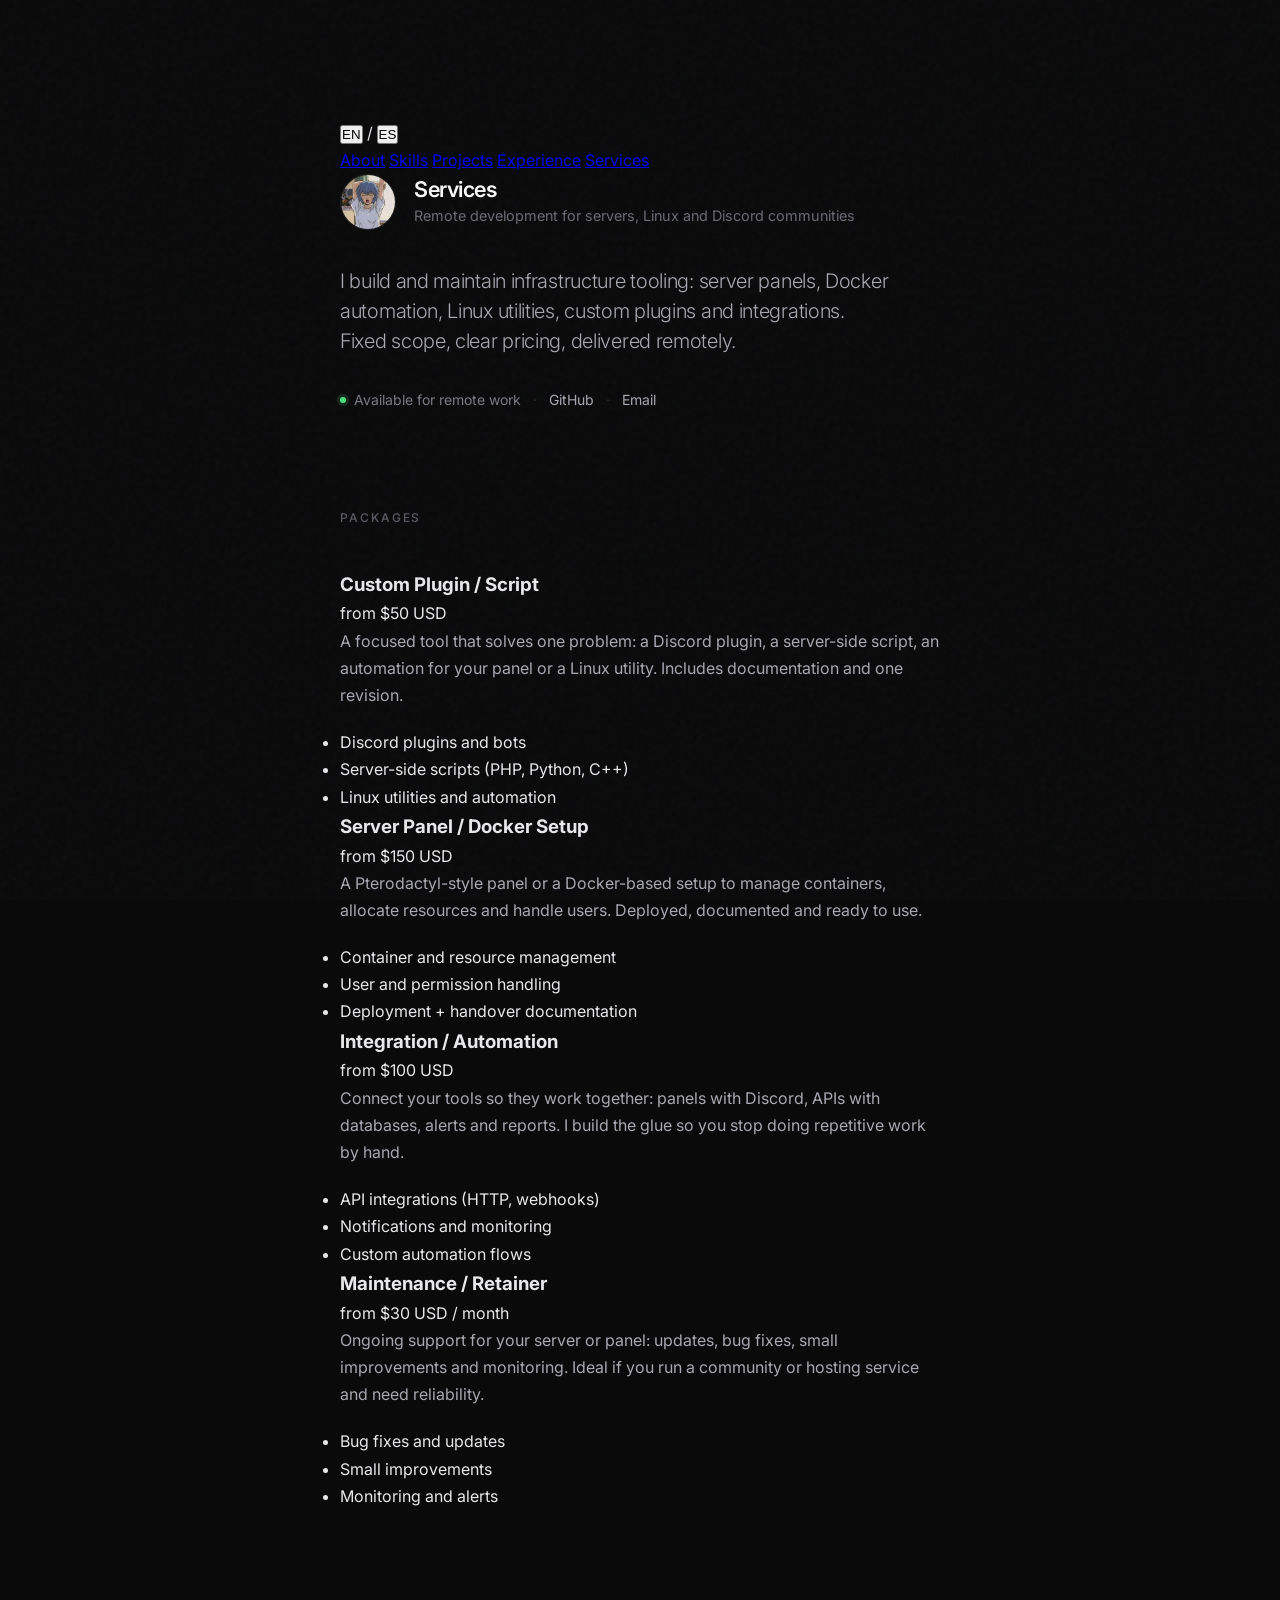
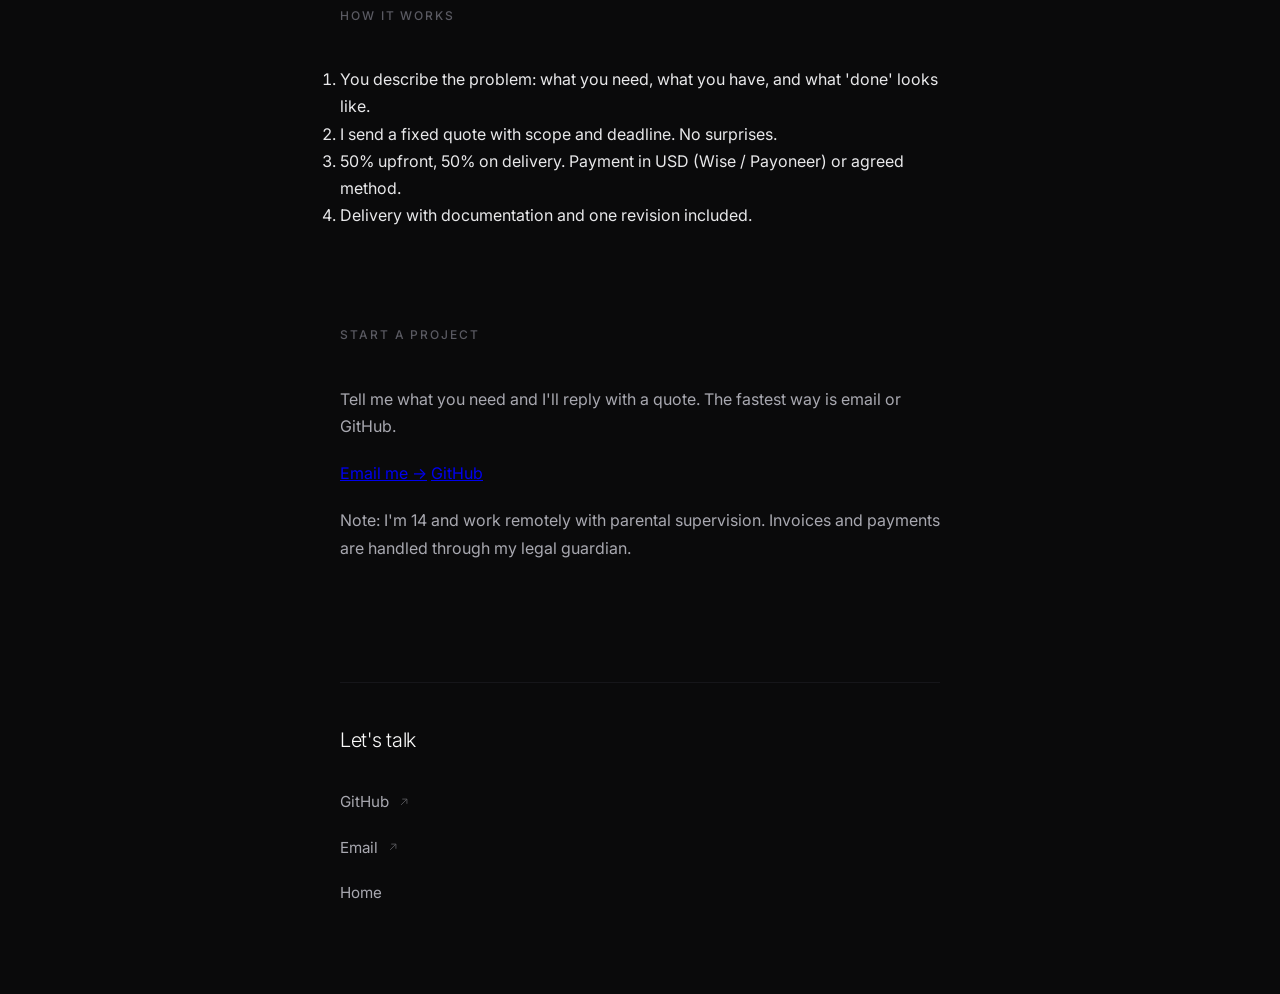
==== services.html @ 3ecf517b "Create services.html services create." ====
<!DOCTYPE html>
<html lang="en">
<head>
  <meta charset="UTF-8">
  <meta name="viewport" content="width=device-width, initial-scale=1.0">
  <title>Services — Axel Jerez</title>
  <link rel="preconnect" href="https://fonts.googleapis.com">
  <link rel="preconnect" href="https://fonts.gstatic.com" crossorigin>
  <link href="https://fonts.googleapis.com/css2?family=Inter:wght@300;400;500;600;700&family=JetBrains+Mono:wght@400;500&display=swap" rel="stylesheet">
  <link rel="stylesheet" href="styles.css">
</head>
<body>

  <div class="noise"></div>

  <main class="page">

    <nav class="topbar reveal">
      <div class="lang-switch">
        <button class="lang-btn active" data-lang="en">EN</button>
        <span class="lang-sep">/</span>
        <button class="lang-btn" data-lang="es">ES</button>
      </div>
      <div class="nav-links">
        <a href="index.html#about" data-en="About" data-es="Sobre mí">About</a>
        <a href="index.html#skills" data-en="Skills" data-es="Habilidades">Skills</a>
        <a href="index.html#projects" data-en="Projects" data-es="Proyectos">Projects</a>
        <a href="index.html#experience" data-en="Experience" data-es="Experiencia">Experience</a>
        <a href="services.html" class="nav-cta" data-en="Services" data-es="Servicios">Services</a>
      </div>
    </nav>

    <header class="header reveal">
      <div class="profile">
        <img src="img/perfil.jpg" alt="Profile picture" class="avatar">
        <div class="profile-info">
          <h1 data-en="Services" data-es="Servicios">Services</h1>
          <p class="role" data-en="Remote development for servers, Linux and Discord communities" data-es="Desarrollo remoto para servidores, Linux y comunidades de Discord">
            Remote development for servers, Linux and Discord communities
          </p>
        </div>
      </div>

      <p class="tagline" data-en="I build and maintain infrastructure tooling: server panels, Docker automation, Linux utilities, custom plugins and integrations. Fixed scope, clear pricing, delivered remotely." data-es="Construyo y mantengo herramientas de infraestructura: paneles de servidores, automatización con Docker, utilidades para Linux, plugins a medida e integraciones. Alcance fijo, precio claro, entrega remota.">
        I build and maintain infrastructure tooling: server panels, Docker automation, Linux utilities, custom plugins and integrations. Fixed scope, clear pricing, delivered remotely.
      </p>

      <div class="meta">
        <span class="status">
          <span class="dot"></span>
          <span data-en="Available for remote work" data-es="Disponible para trabajo remoto">Available for remote work</span>
        </span>
        <span class="sep">·</span>
        <a href="https://github.com/itszencs" target="_blank">GitHub</a>
        <span class="sep">·</span>
        <a href="mailto:zpenja@email.com">Email</a>
      </div>
    </header>

    <section class="section reveal" id="packages">
      <h2 data-en="Packages" data-es="Paquetes">Packages</h2>
      <div class="content">

        <div class="service-card">
          <div class="service-head">
            <h3 data-en="Custom Plugin / Script" data-es="Plugin / Script a medida">Custom Plugin / Script</h3>
            <span class="price">from $50 USD</span>
          </div>
          <p data-en="A focused tool that solves one problem: a Discord plugin, a server-side script, an automation for your panel or a Linux utility. Includes documentation and one revision." data-es="Una herramienta enfocada que resuelve un problema: un plugin de Discord, un script del lado del servidor, una automatización para tu panel o una utilidad de Linux. Incluye documentación y una revisión.">
            A focused tool that solves one problem: a Discord plugin, a server-side script, an automation for your panel or a Linux utility. Includes documentation and one revision.
          </p>
          <ul class="service-list">
            <li data-en="Discord plugins and bots" data-es="Plugins y bots de Discord">Discord plugins and bots</li>
            <li data-en="Server-side scripts (PHP, Python, C++)" data-es="Scripts del lado del servidor (PHP, Python, C++)">Server-side scripts (PHP, Python, C++)</li>
            <li data-en="Linux utilities and automation" data-es="Utilidades y automatización para Linux">Linux utilities and automation</li>
          </ul>
        </div>

        <div class="service-card">
          <div class="service-head">
            <h3 data-en="Server Panel / Docker Setup" data-es="Panel de Servidores / Docker">Server Panel / Docker Setup</h3>
            <span class="price">from $150 USD</span>
          </div>
          <p data-en="A Pterodactyl-style panel or a Docker-based setup to manage containers, allocate resources and handle users. Deployed, documented and ready to use." data-es="Un panel estilo Pterodactyl o una configuración basada en Docker para gestionar contenedores, asignar recursos y administrar usuarios. Desplegado, documentado y listo para usar.">
            A Pterodactyl-style panel or a Docker-based setup to manage containers, allocate resources and handle users. Deployed, documented and ready to use.
          </p>
          <ul class="service-list">
            <li data-en="Container and resource management" data-es="Gestión de contenedores y recursos">Container and resource management</li>
            <li data-en="User and permission handling" data-es="Manejo de usuarios y permisos">User and permission handling</li>
            <li data-en="Deployment + handover documentation" data-es="Despliegue + documentación de entrega">Deployment + handover documentation</li>
          </ul>
        </div>

        <div class="service-card">
          <div class="service-head">
            <h3 data-en="Integration / Automation" data-es="Integración / Automatización">Integration / Automation</h3>
            <span class="price">from $100 USD</span>
          </div>
          <p data-en="Connect your tools so they work together: panels with Discord, APIs with databases, alerts and reports. I build the glue so you stop doing repetitive work by hand." data-es="Conectá tus herramientas para que trabajen juntas: paneles con Discord, APIs con bases de datos, alertas y reportes. Construyo el pegamento para que dejes de hacer trabajo repetitivo a mano.">
            Connect your tools so they work together: panels with Discord, APIs with databases, alerts and reports. I build the glue so you stop doing repetitive work by hand.
          </p>
          <ul class="service-list">
            <li data-en="API integrations (HTTP, webhooks)" data-es="Integraciones de API (HTTP, webhooks)">API integrations (HTTP, webhooks)</li>
            <li data-en="Notifications and monitoring" data-es="Notificaciones y monitoreo">Notifications and monitoring</li>
            <li data-en="Custom automation flows" data-es="Flujos de automatización a medida">Custom automation flows</li>
          </ul>
        </div>

        <div class="service-card">
          <div class="service-head">
            <h3 data-en="Maintenance / Retainer" data-es="Mantenimiento / Abono">Maintenance / Retainer</h3>
            <span class="price">from $30 USD / month</span>
          </div>
          <p data-en="Ongoing support for your server or panel: updates, bug fixes, small improvements and monitoring. Ideal if you run a community or hosting service and need reliability." data-es="Soporte continuo para tu servidor o panel: actualizaciones, corrección de errores, mejoras pequeñas y monitoreo. Ideal si manejás una comunidad o un servicio de hosting y necesitás confiabilidad.">
            Ongoing support for your server or panel: updates, bug fixes, small improvements and monitoring. Ideal if you run a community or hosting service and need reliability.
          </p>
          <ul class="service-list">
            <li data-en="Bug fixes and updates" data-es="Corrección de errores y actualizaciones">Bug fixes and updates</li>
            <li data-en="Small improvements" data-es="Mejoras pequeñas">Small improvements</li>
            <li data-en="Monitoring and alerts" data-es="Monitoreo y alertas">Monitoring and alerts</li>
          </ul>
        </div>

      </div>
    </section>

    <section class="section reveal" id="process">
      <h2 data-en="How it works" data-es="Cómo funciona">How it works</h2>
      <div class="content">
        <ol class="process-list">
          <li data-en="You describe the problem: what you need, what you have, and what 'done' looks like." data-es="Describís el problema: qué necesitás, qué tenés y cómo se ve 'terminado'.">You describe the problem: what you need, what you have, and what 'done' looks like.</li>
          <li data-en="I send a fixed quote with scope and deadline. No surprises." data-es="Te mando un presupuesto fijo con alcance y plazo. Sin sorpresas.">I send a fixed quote with scope and deadline. No surprises.</li>
          <li data-en="50% upfront, 50% on delivery. Payment in USD (Wise / Payoneer) or agreed method." data-es="50% adelantado, 50% contra entrega. Pago en USD (Wise / Payoneer) o método acordado.">50% upfront, 50% on delivery. Payment in USD (Wise / Payoneer) or agreed method.</li>
          <li data-en="Delivery with documentation and one revision included." data-es="Entrega con documentación y una revisión incluida.">Delivery with documentation and one revision included.</li>
        </ol>
      </div>
    </section>

    <section class="section reveal" id="contact">
      <h2 data-en="Start a project" data-es="Empezar un proyecto">Start a project</h2>
      <div class="content">
        <p data-en="Tell me what you need and I'll reply with a quote. The fastest way is email or GitHub." data-es="Contame qué necesitás y te respondo con un presupuesto. La forma más rápida es email o GitHub.">
          Tell me what you need and I'll reply with a quote. The fastest way is email or GitHub.
        </p>
        <p class="cta-links">
          <a href="mailto:zpenja@email.com" class="btn" data-en="Email me →" data-es="Escribime →">Email me →</a>
          <a href="https://github.com/itszencs" target="_blank" class="btn btn-ghost">GitHub</a>
        </p>
        <p class="note" data-en="Note: I'm 14 and work remotely with parental supervision. Invoices and payments are handled through my legal guardian." data-es="Nota: tengo 14 años y trabajo de forma remota con supervisión de mis padres. Las facturas y pagos se gestionan a través de mi tutor legal.">
          Note: I'm 14 and work remotely with parental supervision. Invoices and payments are handled through my legal guardian.
        </p>
      </div>
    </section>

    <footer class="footer reveal">
      <p class="footer-text" data-en="Let's talk" data-es="Hablemos">Let's talk</p>
      <div class="footer-links">
        <a href="https://github.com/itszencs" target="_blank">
          GitHub
          <svg viewBox="0 0 24 24" fill="none" stroke="currentColor" stroke-width="1.5">
            <path d="M7 17L17 7M17 7H9M17 7V15"/>
          </svg>
        </a>
        <a href="mailto:zpenja@email.com">
          Email
          <svg viewBox="0 0 24 24" fill="none" stroke="currentColor" stroke-width="1.5">
            <path d="M7 17L17 7M17 7H9M17 7V15"/>
          </svg>
        </a>
        <a href="index.html" data-en="Home" data-es="Inicio">Home</a>
      </div>
    </footer>

  </main>

  <script src="script.js"></script>
  <script>
    (function () {
      const buttons = document.querySelectorAll('.lang-btn');
      const STORAGE_KEY = 'axel-lang';

      function setLang(lang) {
        document.documentElement.lang = lang;
        document.querySelectorAll('[data-en][data-es]').forEach(function (el) {
          el.textContent = el.getAttribute('data-' + lang);
        });
        buttons.forEach(function (b) {
          b.classList.toggle('active', b.dataset.lang === lang);
        });
        try { localStorage.setItem(STORAGE_KEY, lang); } catch (e) {}
      }

      buttons.forEach(function (btn) {
        btn.addEventListener('click', function () {
          setLang(btn.dataset.lang);
        });
      });

      let saved = 'en';
      try { saved = localStorage.getItem(STORAGE_KEY) || 'en'; } catch (e) {}
      setLang(saved);
    })();
  </script>
</body>
</html>
---- styles.css ----
* {
  margin: 0;
  padding: 0;
  box-sizing: border-box;
}

html {
  scroll-behavior: smooth;
  -webkit-font-smoothing: antialiased;
  -moz-osx-font-smoothing: grayscale;
}

body {
  background: #0a0a0b;
  color: #e8e8ea;
  font-family: 'Inter', sans-serif;
  font-size: 16px;
  line-height: 1.7;
  padding: 120px 24px 80px;
  overflow-x: hidden;
}

::selection {
  background: rgba(139, 124, 246, 0.3);
  color: #fff;
}

.noise {
  position: fixed;
  inset: 0;
  pointer-events: none;
  z-index: 100;
  opacity: 0.025;
  background-image: url("data:image/svg+xml,%3Csvg viewBox='0 0 200 200' xmlns='http://www.w3.org/2000/svg'%3E%3Cfilter id='noise'%3E%3CfeTurbulence type='fractalNoise' baseFrequency='0.85' numOctaves='4'/%3E%3C/filter%3E%3Crect width='100%25' height='100%25' filter='url(%23noise)'/%3E%3C/svg%3E");
}

.page {
  max-width: 600px;
  margin: 0 auto;
}

.reveal {
  opacity: 0;
  transform: translateY(20px);
  transition: opacity 1s cubic-bezier(0.16, 1, 0.3, 1),
              transform 1s cubic-bezier(0.16, 1, 0.3, 1);
}

.reveal.visible {
  opacity: 1;
  transform: translateY(0);
}

.header {
  margin-bottom: 96px;
}

.profile {
  display: flex;
  align-items: center;
  gap: 18px;
  margin-bottom: 36px;
}

.avatar {
  width: 56px;
  height: 56px;
  border-radius: 50%;
  object-fit: cover;
  border: 1px solid #1e1e22;
}

.profile-info h1 {
  font-size: 1.35rem;
  font-weight: 600;
  color: #fafafa;
  letter-spacing: -0.02em;
  line-height: 1.2;
}

.profile-info .role {
  color: #6a6a72;
  font-size: 0.9rem;
  margin-top: 1px;
}

.tagline {
  color: #a8a8b0;
  font-size: 1.25rem;
  line-height: 1.5;
  letter-spacing: -0.015em;
  max-width: 46ch;
  margin-bottom: 32px;
  font-weight: 300;
}

.meta {
  display: flex;
  align-items: center;
  gap: 12px;
  font-size: 0.875rem;
  color: #6a6a72;
  flex-wrap: wrap;
}

.status {
  display: inline-flex;
  align-items: center;
  gap: 8px;
  color: #7a7a82;
}

.dot {
  width: 6px;
  height: 6px;
  border-radius: 50%;
  background: #4ade80;
  box-shadow: 0 0 0 3px rgba(74, 222, 128, 0.15);
  animation: pulse 2.5s ease-in-out infinite;
}

@keyframes pulse {
  0%, 100% { box-shadow: 0 0 0 3px rgba(74, 222, 128, 0.15); }
  50% { box-shadow: 0 0 0 6px rgba(74, 222, 128, 0.05); }
}

.meta .sep {
  color: #2a2a30;
}

.meta a {
  color: #a8a8b0;
  text-decoration: none;
  transition: color 0.2s ease;
}

.meta a:hover {
  color: #fafafa;
}

.section {
  margin-bottom: 96px;
}

.section h2 {
  font-size: 0.75rem;
  text-transform: uppercase;
  letter-spacing: 0.16em;
  color: #5a5a62;
  font-weight: 500;
  margin-bottom: 40px;
}

.content p {
  color: #a8a8b0;
  margin-bottom: 20px;
  font-size: 1rem;
}

.content p:last-child {
  margin-bottom: 0;
}

.skills {
  display: flex;
  flex-direction: column;
  gap: 0;
}

.skill-row {
  display: grid;
  grid-template-columns: 140px 1fr;
  gap: 24px;
  padding: 20px 0;
  border-top: 1px solid #16161a;
  align-items: baseline;
}

.skill-row:last-child {
  border-bottom: 1px solid #16161a;
}

.skill-row dt {
  color: #6a6a72;
  font-size: 0.875rem;
  font-weight: 500;
}

.skill-row dd {
  color: #d8d8dc;
  font-size: 0.95rem;
}

.project {
  padding: 40px 0;
  border-top: 1px solid #16161a;
}

.project:last-child {
  border-bottom: 1px solid #16161a;
}

.project-img-wrap {
  overflow: hidden;
  border-radius: 10px;
  margin-bottom: 24px;
  background: #121215;
  aspect-ratio: 16 / 9;
}

.project-img {
  width: 100%;
  height: 100%;
  object-fit: cover;
  display: block;
  transition: transform 0.9s cubic-bezier(0.16, 1, 0.3, 1);
}

.project:hover .project-img {
  transform: scale(1.03);
}

.project-meta {
  display: flex;
  justify-content: space-between;
  align-items: baseline;
  gap: 16px;
  margin-bottom: 8px;
}

.project h3 {
  font-size: 1.1rem;
  font-weight: 500;
  color: #fafafa;
  letter-spacing: -0.01em;
  transition: color 0.2s ease;
}

.project:hover h3 {
  color: #b8a8ff;
}

.project .year {
  font-family: 'JetBrains Mono', monospace;
  font-size: 0.75rem;
  color: #5a5a62;
}

.project > p {
  color: #8a8a92;
  font-size: 0.95rem;
  margin-bottom: 12px;
  max-width: 55ch;
}

.project .tech {
  font-family: 'JetBrains Mono', monospace;
  font-size: 0.75rem;
  color: #5a5a62;
  letter-spacing: 0.01em;
  margin-bottom: 0;
}

.experience {
  display: flex;
  flex-direction: column;
}

.exp-row {
  display: grid;
  grid-template-columns: 1fr auto;
  gap: 24px;
  padding: 18px 0;
  border-top: 1px solid #16161a;
  align-items: baseline;
}

.exp-row:last-child {
  border-bottom: 1px solid #16161a;
}

.exp-row dt {
  color: #d8d8dc;
  font-size: 0.95rem;
}

.exp-row dd {
  color: #5a5a62;
  font-family: 'JetBrains Mono', monospace;
  font-size: 0.75rem;
  white-space: nowrap;
}

.footer {
  margin-top: 120px;
  padding-top: 40px;
  border-top: 1px solid #16161a;
}

.footer-text {
  font-size: 1.25rem;
  color: #fafafa;
  font-weight: 300;
  letter-spacing: -0.015em;
  margin-bottom: 24px;
}

.footer-links {
  display: flex;
  flex-direction: column;
  gap: 4px;
}

.footer-links a {
  display: inline-flex;
  align-items: center;
  gap: 8px;
  color: #a8a8b0;
  text-decoration: none;
  font-size: 0.95rem;
  padding: 8px 0;
  transition: color 0.2s ease;
  width: fit-content;
}

.footer-links a svg {
  width: 14px;
  height: 14px;
  transition: transform 0.3s cubic-bezier(0.16, 1, 0.3, 1);
  opacity: 0.5;
}

.footer-links a:hover {
  color: #fafafa;
}

.footer-links a:hover svg {
  transform: translate(2px, -2px);
  opacity: 1;
}

@media (max-width: 600px) {
  body {
    padding: 64px 20px 48px;
  }

  .header {
    margin-bottom: 64px;
  }

  .section {
    margin-bottom: 64px;
  }

  .tagline {
    font-size: 1.1rem;
  }

  .skill-row {
    grid-template-columns: 1fr;
    gap: 4px;
    padding: 16px 0;
  }

  .project {
    padding: 32px 0;
  }

  .exp-row {
    grid-template-columns: 1fr;
    gap: 2px;
    padding: 14px 0;
  }

  .footer {
    margin-top: 80px;
  }
}
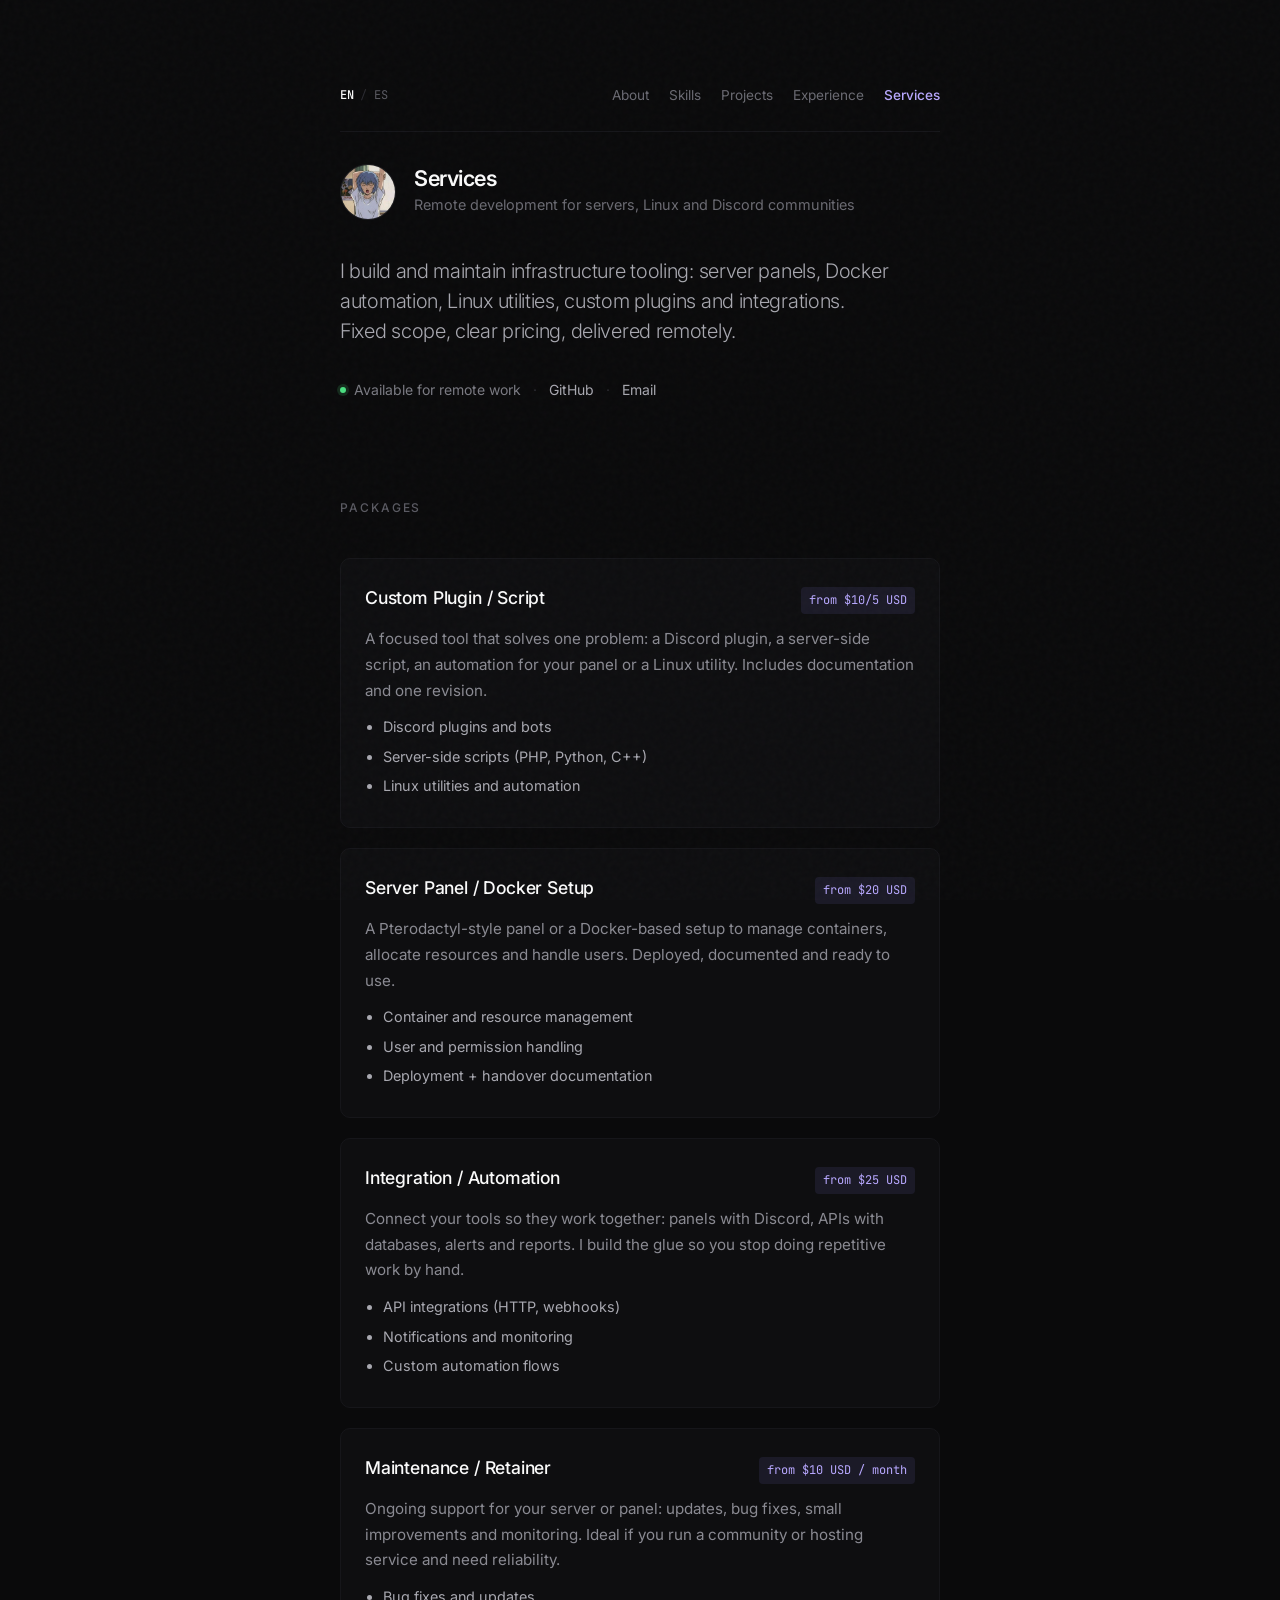
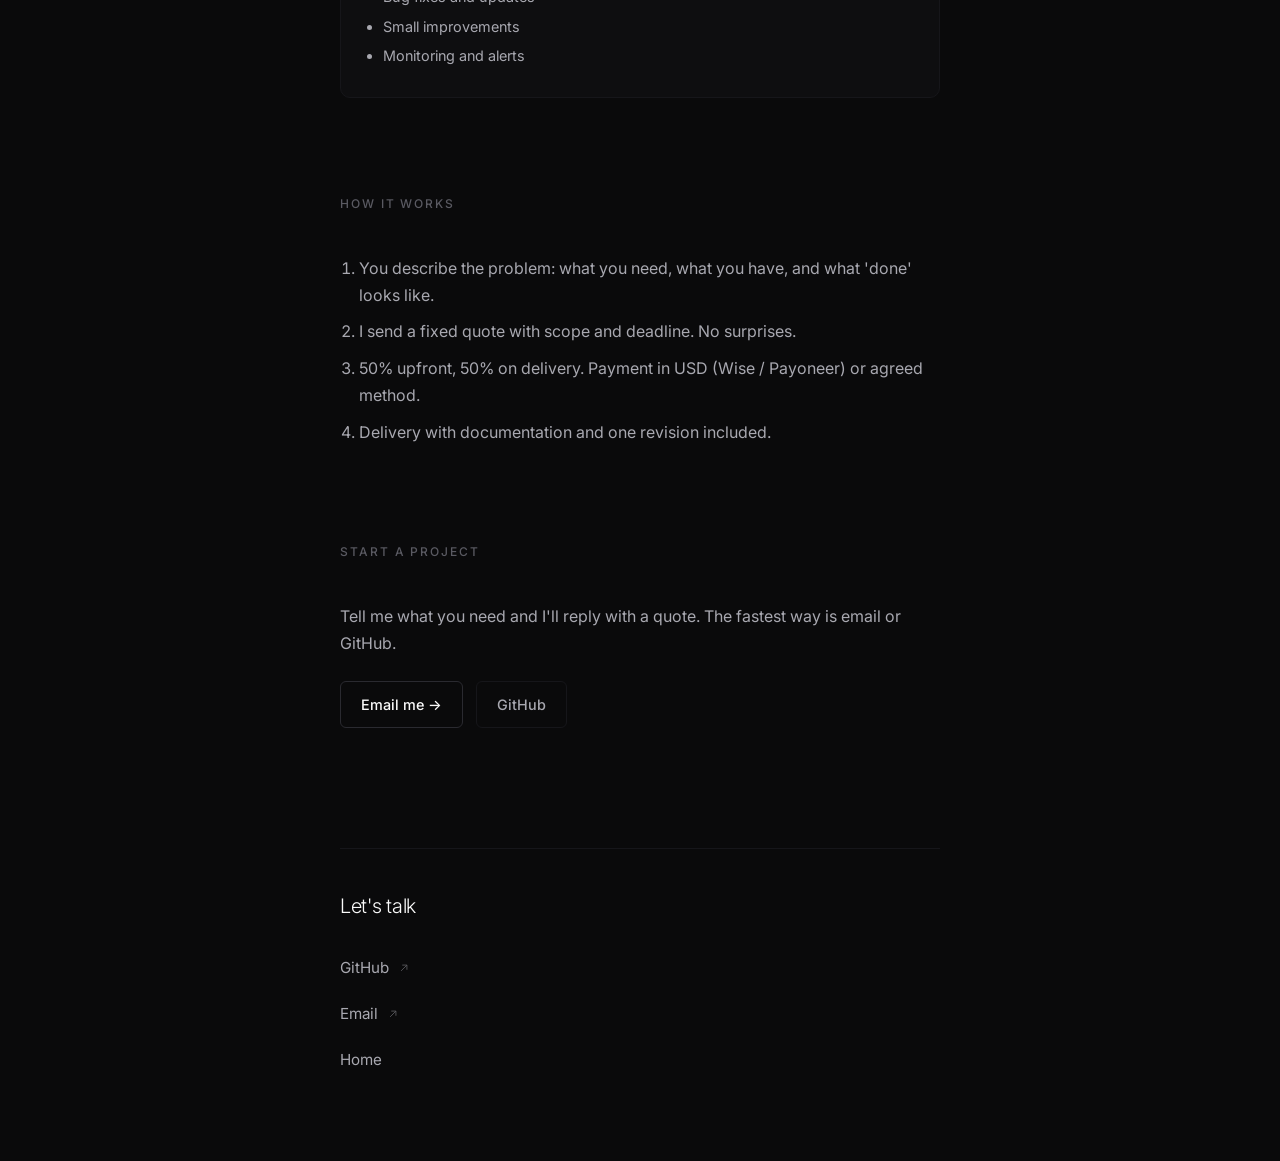
==== commit f8f08f29: "Update services.html" ====
--- a/services.html
+++ b/services.html
@@ -9,6 +9,206 @@
   <link href="https://fonts.googleapis.com/css2?family=Inter:wght@300;400;500;600;700&family=JetBrains+Mono:wght@400;500&display=swap" rel="stylesheet">
   <link rel="stylesheet" href="styles.css">
 </head>
+  <style>
+  /* =========================================
+     TOPBAR Y NAVEGACIÓN
+     ========================================= */
+  .topbar {
+    display: flex;
+    justify-content: space-between;
+    align-items: center;
+    gap: 1rem;
+    padding: 1.5rem 0;
+    margin-bottom: 2rem;
+    border-bottom: 1px solid #16161a;
+    font-size: 0.85rem;
+    flex-wrap: wrap;
+  }
+
+  .nav-links {
+    display: flex;
+    gap: 1.25rem;
+    align-items: center;
+    flex-wrap: wrap;
+  }
+
+  .nav-links a {
+    color: #6a6a72;
+    text-decoration: none;
+    transition: color 0.2s ease;
+  }
+
+  .nav-links a:hover {
+    color: #fafafa;
+  }
+
+  .nav-cta {
+    color: #b8a8ff !important;
+    font-weight: 500;
+  }
+
+  .nav-cta:hover {
+    color: #d8ccff !important;
+  }
+
+  /* =========================================
+     SELECTOR DE IDIOMA
+     ========================================= */
+  .lang-switch {
+    display: flex;
+    gap: 0.4rem;
+    align-items: center;
+    font-family: 'JetBrains Mono', monospace;
+    font-size: 0.75rem;
+    letter-spacing: 0.05em;
+  }
+
+  .lang-btn {
+    background: none;
+    border: none;
+    cursor: pointer;
+    font: inherit;
+    color: #5a5a62;
+    padding: 0;
+    transition: color 0.2s ease;
+  }
+
+  .lang-btn:hover {
+    color: #a8a8b0;
+  }
+
+  .lang-btn.active {
+    color: #fafafa;
+    font-weight: 500;
+  }
+
+  .lang-sep {
+    color: #2a2a30;
+  }
+
+  /* =========================================
+     SERVICIOS Y BOTONES
+     ========================================= */
+  .service-card {
+    border: 1px solid #16161a;
+    border-radius: 10px;
+    padding: 1.5rem;
+    margin-bottom: 1.25rem;
+    background: #0e0e10;
+    transition: border-color 0.3s ease;
+  }
+
+  .service-card:hover {
+    border-color: #2a2a30;
+  }
+
+  .service-head {
+    display: flex;
+    justify-content: space-between;
+    align-items: baseline;
+    gap: 1rem;
+    flex-wrap: wrap;
+    margin-bottom: 0.75rem;
+  }
+
+  .service-head h3 {
+    font-size: 1.1rem;
+    font-weight: 500;
+    color: #fafafa;
+    letter-spacing: -0.01em;
+    margin: 0;
+  }
+
+  .price {
+    font-family: 'JetBrains Mono', monospace;
+    font-size: 0.75rem;
+    color: #b8a8ff;
+    white-space: nowrap;
+    background: rgba(139, 124, 246, 0.1);
+    padding: 0.2rem 0.5rem;
+    border-radius: 4px;
+  }
+
+  .service-card > p {
+    color: #8a8a92;
+    font-size: 0.95rem;
+    margin-bottom: 0.75rem;
+  }
+
+  .service-list {
+    margin: 0;
+    padding-left: 1.1rem;
+    font-size: 0.9rem;
+    color: #a8a8b0;
+  }
+
+  .service-list li {
+    margin: 0.3rem 0;
+  }
+
+  .process-list {
+    padding-left: 1.2rem;
+    color: #a8a8b0;
+  }
+
+  .process-list li {
+    margin: 0.6rem 0;
+  }
+
+  .cta-links {
+    display: flex;
+    gap: 0.8rem;
+    flex-wrap: wrap;
+    margin: 1.5rem 0 1rem;
+  }
+
+  .btn {
+    display: inline-block;
+    padding: 0.65rem 1.25rem;
+    border: 1px solid #2a2a30;
+    text-decoration: none;
+    border-radius: 6px;
+    font-weight: 500;
+    font-size: 0.9rem;
+    color: #fafafa;
+    background: transparent;
+    transition: all 0.2s ease;
+  }
+
+  .btn:hover {
+    background: #16161a;
+    border-color: #3a3a42;
+  }
+
+  .btn-ghost {
+    border-color: #16161a;
+    color: #a8a8b0;
+  }
+
+  .btn-ghost:hover {
+    color: #fafafa;
+  }
+
+  .note {
+    font-size: 0.8rem;
+    color: #5a5a62;
+    margin-top: 1rem;
+    font-style: italic;
+  }
+
+  /* Ajuste para que el padding del body no aplaste la topbar */
+  body {
+    padding-top: 0 !important;
+  }
+  .page {
+    padding-top: 60px;
+  }
+  @media (max-width: 600px) {
+    .page {
+      padding-top: 40px;
+    }
+  }
+</style>
 <body>
 
   <div class="noise"></div>
@@ -64,7 +264,7 @@
         <div class="service-card">
           <div class="service-head">
             <h3 data-en="Custom Plugin / Script" data-es="Plugin / Script a medida">Custom Plugin / Script</h3>
-            <span class="price">from $50 USD</span>
+            <span class="price">from $10/5 USD</span>
           </div>
           <p data-en="A focused tool that solves one problem: a Discord plugin, a server-side script, an automation for your panel or a Linux utility. Includes documentation and one revision." data-es="Una herramienta enfocada que resuelve un problema: un plugin de Discord, un script del lado del servidor, una automatización para tu panel o una utilidad de Linux. Incluye documentación y una revisión.">
             A focused tool that solves one problem: a Discord plugin, a server-side script, an automation for your panel or a Linux utility. Includes documentation and one revision.
@@ -79,7 +279,7 @@
         <div class="service-card">
           <div class="service-head">
             <h3 data-en="Server Panel / Docker Setup" data-es="Panel de Servidores / Docker">Server Panel / Docker Setup</h3>
-            <span class="price">from $150 USD</span>
+            <span class="price">from $20 USD</span>
           </div>
           <p data-en="A Pterodactyl-style panel or a Docker-based setup to manage containers, allocate resources and handle users. Deployed, documented and ready to use." data-es="Un panel estilo Pterodactyl o una configuración basada en Docker para gestionar contenedores, asignar recursos y administrar usuarios. Desplegado, documentado y listo para usar.">
             A Pterodactyl-style panel or a Docker-based setup to manage containers, allocate resources and handle users. Deployed, documented and ready to use.
@@ -94,7 +294,7 @@
         <div class="service-card">
           <div class="service-head">
             <h3 data-en="Integration / Automation" data-es="Integración / Automatización">Integration / Automation</h3>
-            <span class="price">from $100 USD</span>
+            <span class="price">from $25 USD</span>
           </div>
           <p data-en="Connect your tools so they work together: panels with Discord, APIs with databases, alerts and reports. I build the glue so you stop doing repetitive work by hand." data-es="Conectá tus herramientas para que trabajen juntas: paneles con Discord, APIs con bases de datos, alertas y reportes. Construyo el pegamento para que dejes de hacer trabajo repetitivo a mano.">
             Connect your tools so they work together: panels with Discord, APIs with databases, alerts and reports. I build the glue so you stop doing repetitive work by hand.
@@ -109,7 +309,7 @@
         <div class="service-card">
           <div class="service-head">
             <h3 data-en="Maintenance / Retainer" data-es="Mantenimiento / Abono">Maintenance / Retainer</h3>
-            <span class="price">from $30 USD / month</span>
+            <span class="price">from $10 USD / month</span>
           </div>
           <p data-en="Ongoing support for your server or panel: updates, bug fixes, small improvements and monitoring. Ideal if you run a community or hosting service and need reliability." data-es="Soporte continuo para tu servidor o panel: actualizaciones, corrección de errores, mejoras pequeñas y monitoreo. Ideal si manejás una comunidad o un servicio de hosting y necesitás confiabilidad.">
             Ongoing support for your server or panel: updates, bug fixes, small improvements and monitoring. Ideal if you run a community or hosting service and need reliability.
@@ -145,10 +345,6 @@
         <p class="cta-links">
           <a href="mailto:zpenja@email.com" class="btn" data-en="Email me →" data-es="Escribime →">Email me →</a>
           <a href="https://github.com/itszencs" target="_blank" class="btn btn-ghost">GitHub</a>
-        </p>
-        <p class="note" data-en="Note: I'm 14 and work remotely with parental supervision. Invoices and payments are handled through my legal guardian." data-es="Nota: tengo 14 años y trabajo de forma remota con supervisión de mis padres. Las facturas y pagos se gestionan a través de mi tutor legal.">
-          Note: I'm 14 and work remotely with parental supervision. Invoices and payments are handled through my legal guardian.
-        </p>
       </div>
     </section>
 
